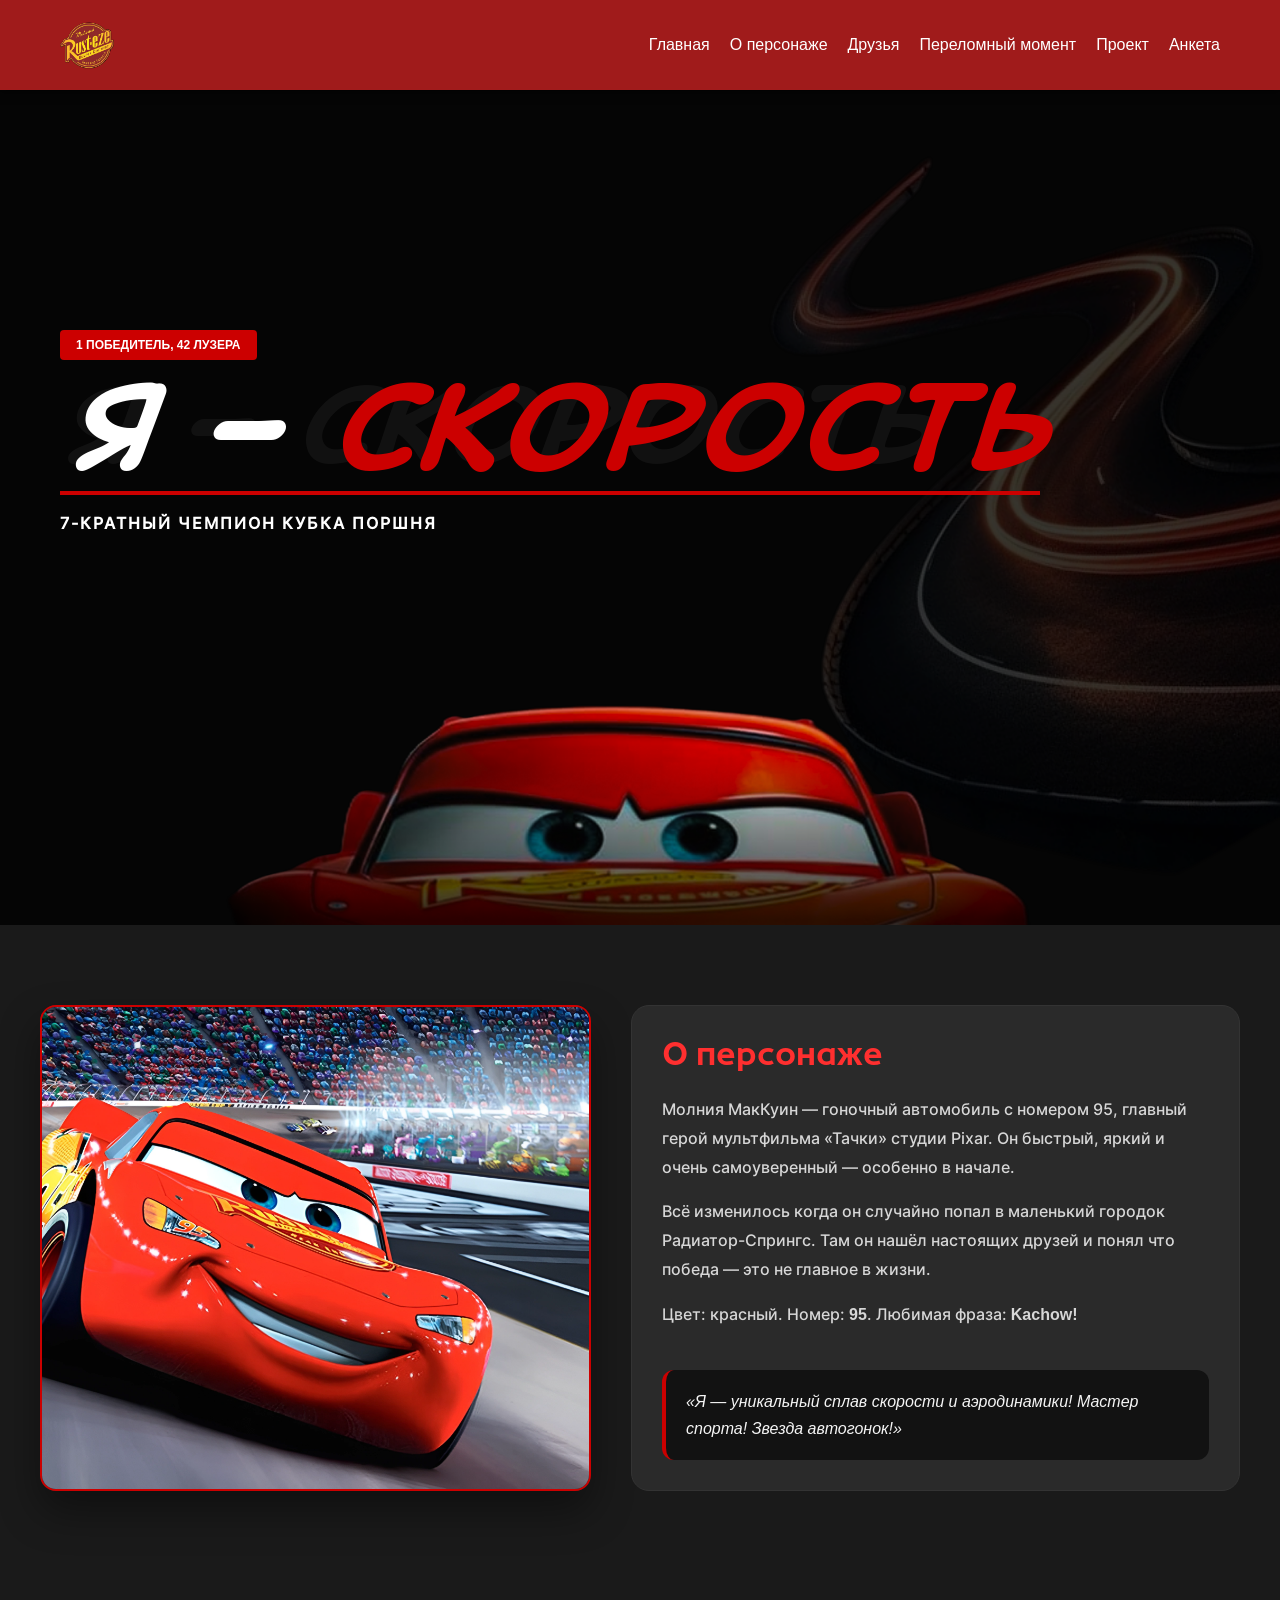
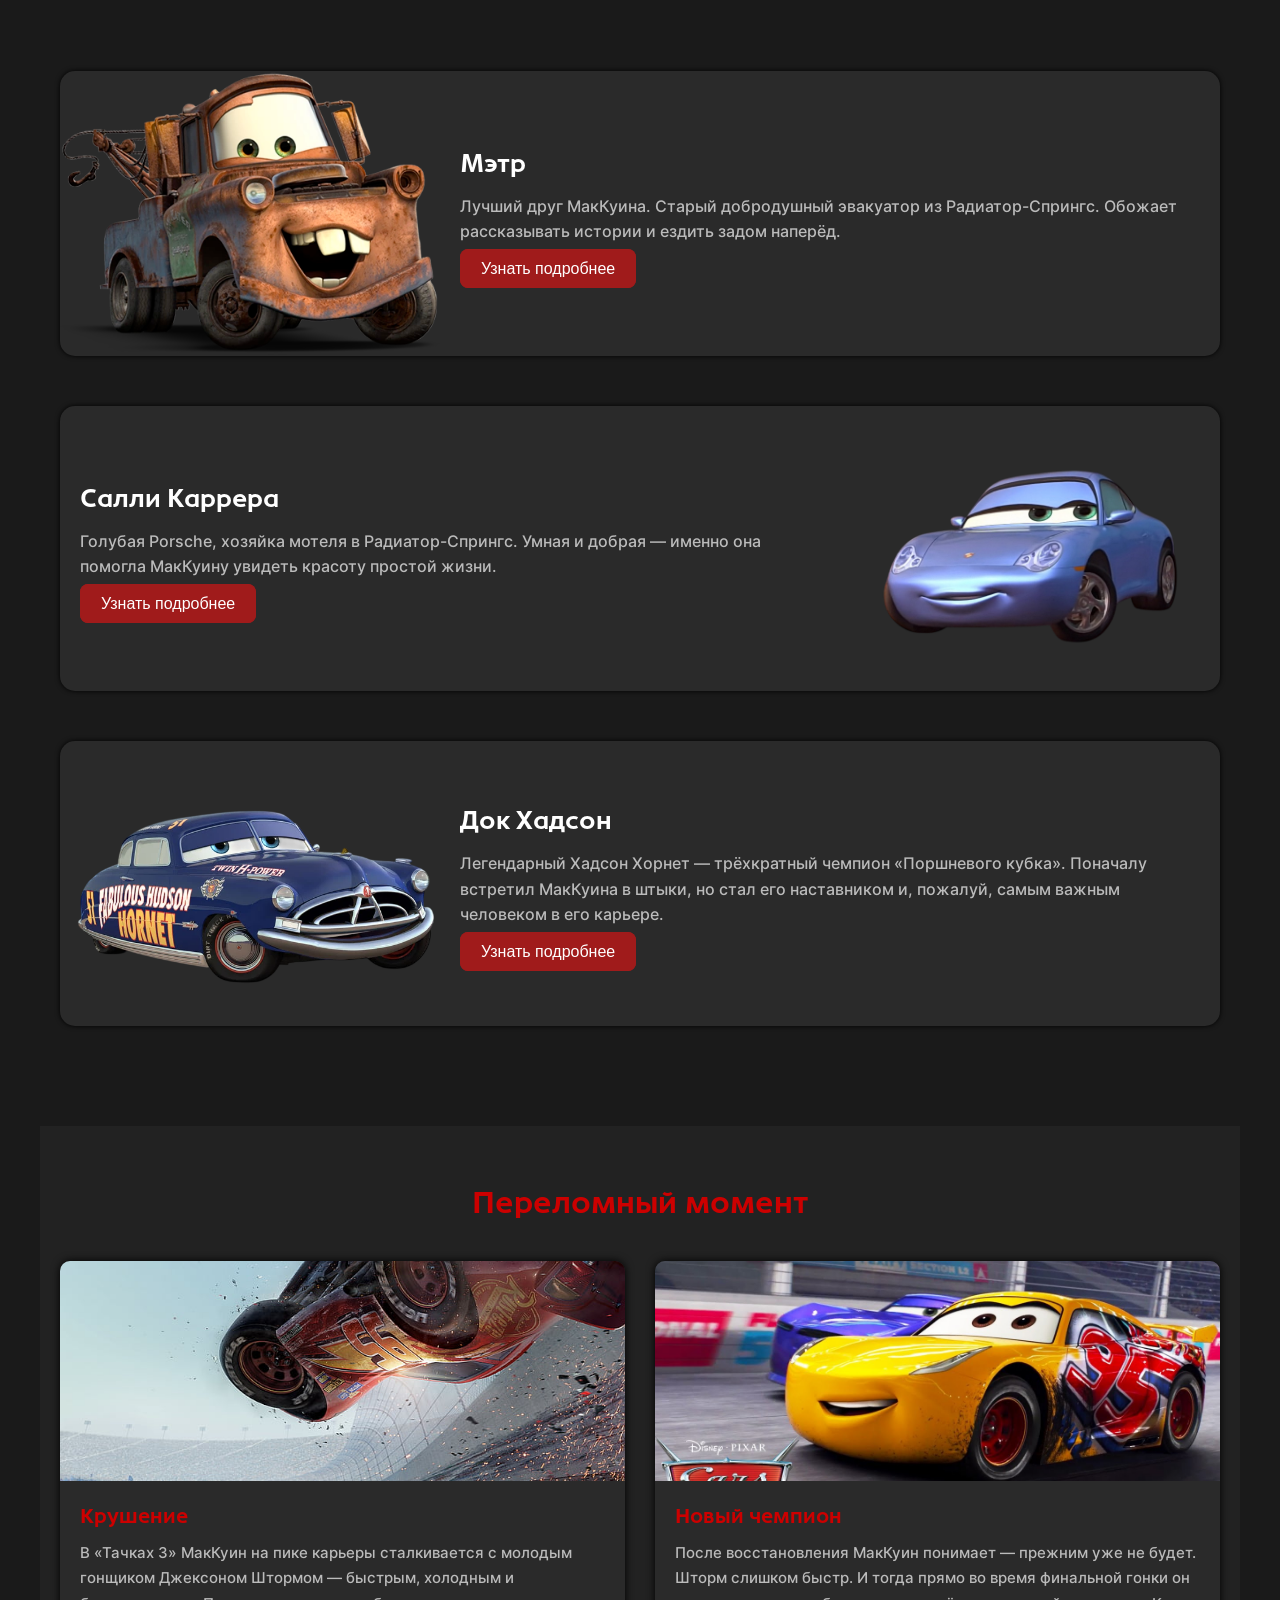
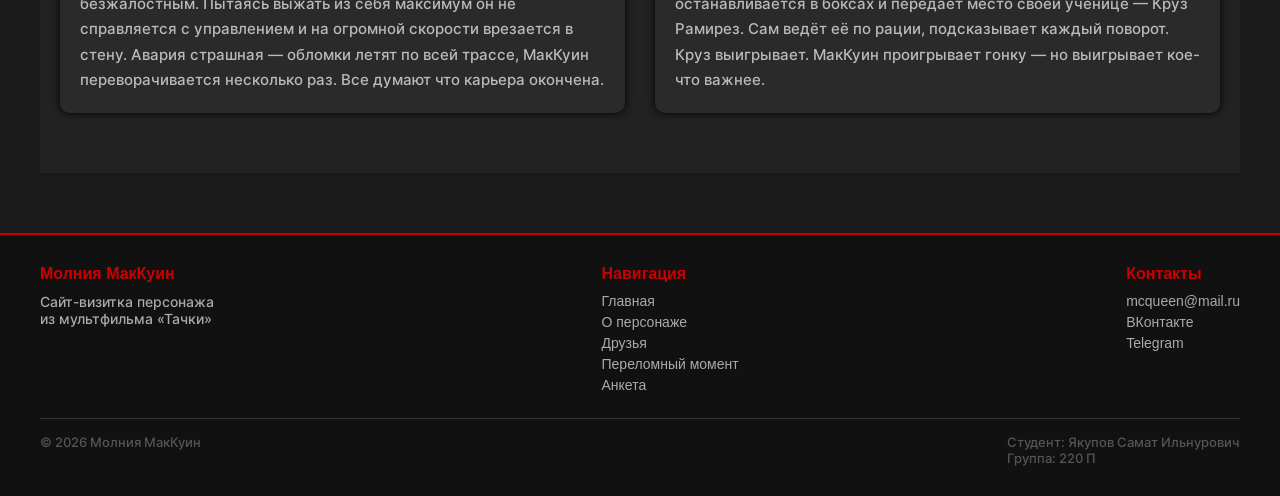
==== index.html @ 4b5fd224 "1 commit" ====
<!DOCTYPE html>
<html lang="ru">

<head>
    <meta charset="UTF-8">
    <meta name="viewport" content="width=device-width, initial-scale=1.0">
    <title>Молния МакКуин</title>
    <link rel="stylesheet" href="css/style.css">
    <link rel="shortcut icon" href="image/Favicon.png" type="image/x-icon">
</head>

<body>

    <div class="top">
        <a href="">
            <img src="image/strelka.png" alt="">
        </a>
    </div>

    <header>
        <div class="header-block conteiner">
            <img src="image/logoMq.png" alt="Логотип">
            <nav>
                <a href="index.html">Главная</a>
                <a href="index.html#about">О персонаже</a>
                <a href="index.html#promo">Друзья</a>
                <a href="index.html#block">Переломный момент</a>
                <a href="project.html">Проект</a>
                <a href="anketa.html">Анкета</a>
            </nav>
        </div>
    </header>

<main>
    <img class="main-trassa" src="image/ТРАССА-Photoroom.png" alt="">
    <img class="main-car" src="image/image 2 ЗАТ.png" alt="">
<div class="main-text conteiner">
    <span class="main-tag">1 ПОБЕДИТЕЛЬ, 42 ЛУЗЕРА</span>
    <div class="main-shadow">Я — СКОРОСТЬ</div>
    <div class="main-title-wrap">
        <h1>Я — <span>СКОРОСТЬ</span></h1>
        <div class="main-line"></div>
    </div>
    <p>7-КРАТНЫЙ ЧЕМПИОН КУБКА ПОРШНЯ</p>
</div>
</main>


<div class="about-block" id="about">
    <div class="about-flex conteiner">
        <img src="image/молния-Picsart-AiImageEnhancer.png" alt="МакКуин">
        <div class="about-content">
            <h2 class="about-title">О персонаже</h2>
            <p>Молния МакКуин — гоночный автомобиль с номером 95, главный герой мультфильма «Тачки» студии Pixar.
                Он быстрый, яркий и очень самоуверенный — особенно в начале.</p>
            <p>Всё изменилось когда он случайно попал в маленький городок Радиатор-Спрингс. Там он нашёл
                настоящих друзей и понял что победа — это не главное в жизни.</p>
            <p>Цвет: красный. Номер: <strong>95</strong>. Любимая фраза: <strong class="highlight-gold">Kachow!</strong></p>
            <div class="about-quote">
                «Я — уникальный сплав скорости и аэродинамики! Мастер спорта! Звезда автогонок!»
            </div>
        </div>
    </div>
</div>


    <div class="promo-block conteiner" id="promo">

        <div class="promo">
            <img src="image/Mater.png" alt="">
            <div class="promo-text">
                <h3>Мэтр</h3>
                <p>Лучший друг МакКуина. Старый добродушный эвакуатор из Радиатор-Спрингс.
                    Обожает рассказывать истории и ездить задом наперёд.</p>
                <a href="#" class="btn">Узнать подробнее</a>
            </div>
        </div>

        <div class="promo promo--reverse">
            <img src="image/sally-Photoroom.png" alt="">
            <div class="promo-text">
                <h3>Салли Каррера</h3>
                <p>Голубая Porsche, хозяйка мотеля в Радиатор-Спрингс. Умная и добрая —
                    именно она помогла МакКуину увидеть красоту простой жизни.</p>
                <a href="#" class="btn">Узнать подробнее</a>
            </div>
        </div>

<div class="promo">
    <img src="image/hornet-Photoroom.png" alt="">
    <div class="promo-text">
        <h3>Док Хадсон</h3>
        <p>Легендарный Хадсон Хорнет — трёхкратный чемпион «Поршневого кубка». 
            Поначалу встретил МакКуина в штыки, но стал его наставником и, 
            пожалуй, самым важным человеком в его карьере.</p>
        <a href="#" class="btn">Узнать подробнее</a>
    </div>
</div>

    </div>


    <div class="block conteiner" id="block">
        <h2 class="block-title">Переломный момент</h2>
 
        <div class="moment-grid">
 
            <div class="moment-card">
                <img src="image/krushenie.jpg" alt="авария МакКуина">
                <div class="moment-text">
                    <h3>Крушение</h3>
                    <p>В «Тачках 3» МакКуин на пике карьеры сталкивается с молодым гонщиком Джексоном Штормом —
                        быстрым, холодным и безжалостным. Пытаясь выжать из себя максимум он не справляется
                        с управлением и на огромной скорости врезается в стену. Авария страшная — обломки
                        летят по всей трассе, МакКуин переворачивается несколько раз. Все думают что карьера окончена.</p>
                </div>
            </div>
 
            <div class="moment-card">
                <img src="image/cruz.jpg" alt="Круза Рамирез">
                <div class="moment-text">
                    <h3>Новый чемпион</h3>
                    <p>После восстановления МакКуин понимает — прежним уже не будет. Шторм слишком быстр.
                        И тогда прямо во время финальной гонки он останавливается в боксах и передаёт место
                        своей ученице — Круз Рамирез. Сам ведёт её по рации, подсказывает каждый поворот.
                        Круз выигрывает. МакКуин проигрывает гонку — но выигрывает кое-что важнее.</p>
                </div>
            </div>
 
        </div>
    </div>


    <footer>
        <div class="footer-inner conteiner">
            <div>
                <h4>Молния МакКуин</h4>
                <p>Сайт-визитка персонажа<br>из мультфильма «Тачки»</p>
            </div>
            <div>
                <h4>Навигация</h4>
                <a href="index.html">Главная</a>
                <a href="index.html#about">О персонаже</a>
                <a href="index.html#promo">Друзья</a>
                <a href="project.html">Переломный момент</a>
                <a href="anketa.html">Анкета</a>
            </div>
            <div>
                <h4>Контакты</h4>
                <a href="mailto:mcqueen@mail.ru">mcqueen@mail.ru</a>
                <a href="https://vk.com/">ВКонтакте</a>
                <a href="https://t.me/skvad4ik">Telegram</a>
            </div>
        </div>
        <div class="footer-bottom">
            <p>© 2026 Молния МакКуин</p>
            <div class="info">
                            <p>Студент: Якупов Самат Ильнурович </p>
                            <p>Группа: 220 П</p>
            </div>

        </div>
    </footer>

</body>

</html>
---- css/style.css ----
@font-face {
    font-family: 'MQueen';
    src: url(../fonts/ofont.ru_Shonen.ttf) format('truetype');
    font-weight: normal;
    font-style: normal;
    font-display: swap;
}

@font-face {
    font-family: 'P_font';
    src: url("../fonts/Inter-Medium.otf") format('opentype');
    font-weight: normal;
    font-style: normal;
    font-display: swap;
}

@font-face {
    font-family: 'H_font';
    src: url("../fonts/AA Stetica Bold.otf") format('opentype');
    font-weight: normal;
    font-style: normal;
    font-display: swap;
}

@font-face {
    font-family: 'header_font';
    src: url("../fonts/Manrope-Bold.ttf") format('truetype');
    font-weight: normal;
    font-style: normal;
    font-display: swap;
}

* {
    margin: 0;
    padding: 0;
    box-sizing: border-box;
    text-decoration: none;
    transition: 0.5s;
    font-family: Arial, sans-serif;
    scroll-behavior: smooth;
}

header {
    font-family: 'header_font', Arial, sans-serif;
}

p {
    font-family: 'P_font', Arial, sans-serif;
}

h2,
h3 {
    font-family: 'H_font', Arial, sans-serif;
}

body {
    background-color: #1a1a1a;
    color: white;
}
footer {
    font-family: 'header_font', Arial, sans-serif;
}

.conteiner {
    max-width: 1200px;
    margin: 0 auto;
}

header {
    position: fixed;
    top: 0;
    left: 0;
    width: 100%;
    background-color: #a01b1b;
    box-shadow: 0 0 10px black;
    z-index: 999;
}

.header-block img {
    height: 50px;
}

.header-block {
    display: flex;
    justify-content: space-between;
    align-items: center;
    padding: 20px;
}

.header-block nav {
    display: flex;
    gap: 20px;
}

.header-block nav a {
    color: white;
    position: relative;
}

.header-block nav a::after {
    content: "";
    position: absolute;
    left: 50%;
    transform: translate(-50%);
    bottom: -3px;
    height: 2px;
    width: 0%;
    background-color: #FFD700;
    transition: 0.3s;
}

.header-block nav a:hover::after {
    width: 100%;
}

main {
    margin-top: 70px;
    min-height: 95vh;
    position: relative;
    overflow: hidden;
    background-color: #050505;
}

.main-trassa {
    position: absolute;
    top: 0;
    right: 0;
    height: 100%;
    max-width: 55%;
    width: auto;
    object-fit: cover;
    opacity: 0.7;
}

.main-text {
    position: absolute;
    top: 0;
    left: 0;
    width: 100%;
    height: 100%;
    z-index: 2;
}

.main-text.conteiner {
    position: absolute;
    top: 260px;
    left: 50%;
    transform: translateX(-50%);
    display: flex;
    flex-direction: column;
    align-items: flex-start;
    width: 1200px;
    padding: 0 20px;
}

.main-tag {
    position: relative;
    z-index: 3;
    display: inline-block;
    background-color: #cc0000;
    color: white;
    font-size: 12px;
    font-weight: 700;
    padding: 8px 16px;
    margin-bottom: 16px;
    border-radius: 4px;
    text-transform: uppercase;
}

.main-shadow {
    position: absolute;
    top: 52px;
    left: 14px;
    font-size: 98px;
    font-weight: 900;
    font-style: italic;
    font-family: 'MQueen', Arial, sans-serif;
    color: rgba(255, 255, 255, 0.05);
    white-space: nowrap;
    pointer-events: none;
    line-height: 0.9;
    z-index: 1;
}

.main-title-wrap {
    display: inline-flex;
    flex-direction: column;
    align-items: flex-start;
    position: relative;
    z-index: 3;
    width: fit-content;
}

.main-text h1 {

    font-size: 110px;
    color: white;
    line-height: 0.95;
    margin: 0 0 10px;
    font-weight: 900;
    font-style: italic;
    white-space: nowrap;
    position: relative;
    font-family: 'MQueen', Arial, sans-serif;
}

.main-text h1 span {
        font-family: 'MQueen', Arial, sans-serif;
    color: #cc0000;
}

.main-line {
    width: 100%;
    height: 4px;
    background-color: #cc0000;
    margin-bottom: 18px;
}

.main-text p {
    font-size: 16px;
    color: white;
    font-weight: 700;
    letter-spacing: 2px;

}

.main-car {
    position: absolute;
    bottom: -18px;
    left: 50%;
    transform: translateX(-50%);
    width: 80%;
    z-index: 1;
}

/* блок о персонаже */
.about-block {

    padding: 80px 20px;
}

.about-flex {
    max-width: 1200px;
    margin: 0 auto;
    display: flex;
    gap: 40px;
    align-items: stretch;
    flex-wrap: wrap;
}

.about-flex img {
    flex: 1;
    min-width: 350px;
    height: auto;
    object-fit: cover;
    border-radius: 16px;
    border: 2px solid #cc0000;
    box-shadow: 0 20px 40px rgba(0, 0, 0, 0.4);
}

.about-content {
    flex: 1;
    min-width: 350px;
    background-color: #2a2a2a;
    border-radius: 18px;
    padding: 30px;
    border: 1px solid #333;
    display: flex;
    flex-direction: column;
    justify-content: center;
}

.about-flex h2 {
    font-size: 32px;
    color: #ff2f2f;
    margin-bottom: 22px;
}

.about-flex p {
    font-size: 16px;
    color: #d7d7d7;
    line-height: 1.8;
    margin-bottom: 16px;
}

.about-quote {
    margin-top: 24px;
    border-left: 4px solid #cc0000;
    padding: 18px 20px;
    color: #f5f5f5;
    font-style: italic;
    font-size: 16px;
    line-height: 1.7;
    background-color: #121212;
    border-radius: 12px;
}

.promo-block {
    display: flex;
    flex-direction: column;
    gap: 50px;
    margin: 100px auto;
    max-width: 1200px;
    padding: 0 20px;
}

.promo {
    display: flex;
    align-items: center;
    box-shadow: 0 0 5px black;
    border-radius: 15px;
    overflow: hidden;
    background-color: #2a2a2a;
}

.promo img {
    width: 380px;
    height: 285px;
    object-fit: cover;

}

.promo-text {
    padding: 20px;
}

.promo-text h3 {
    font-size: 25px;
    margin-bottom: 10px;
}

.promo-text p {
    font-size: 16px;
    margin: 15px 0;
    color: #bbb;
    line-height: 1.6;
}

.btn {
    padding: 10px 20px;
    background-color: #a01b1b;
    color: white;
    border-radius: 8px;
    border: 1px solid #a01b1b;

}

.btn:hover {
    background-color: transparent;
    color: #cc0000;
}

.promo--reverse {
    flex-direction: row-reverse;
}

.block {
    background-color: #222;
    padding: 60px 20px;
    margin-top: 20px;
}

header + .block {
    margin-top: 100px;
}
 
.block-title {
    font-size: 30px;
    color: #cc0000;
    text-align: center;
    margin-bottom: 40px;
    max-width: 1200px;
    margin-left: auto;
    margin-right: auto;
}
 
.moment-grid {
    max-width: 1200px;
    margin: 0 auto;
    display: flex;
    gap: 30px;
}
 
.moment-card {
    flex: 1;
    background-color: #2a2a2a;
    border-radius: 10px;
    overflow: hidden;
    box-shadow: 0 0 8px black;
}
 
.moment-card:hover {
    transform: translateY(-5px);
}
 
.moment-card img {
    width: 100%;
    height: 220px;
    object-fit: cover;
}
 
.moment-text {
    padding: 20px;
}
 
.moment-text h3 {
    font-size: 20px;
    margin-bottom: 12px;
    color: #cc0000;
}
 
.moment-text p {
    color: #bbb;
    font-size: 15px;
    line-height: 1.7;
}
 
.top {
    position: fixed;
    right: 50px;
    bottom: 50px;
    width: 70px;
    height: 70px;
    background-color: #cc0000;
    border-radius: 50%;
    display: flex;
    justify-content: center;
    align-items: center;
    cursor: pointer;
}
 
.top img {
    width: 40px;
    height: 40px;
}
 
.top:hover {
    transform: scale(1.1);
}

/* футер */
footer {
    background-color: #111;
    border-top: 2px solid #cc0000;
    padding: 30px 20px;
    margin-top: 60px;
}

.footer-inner {
    max-width: 1200px;
    margin: 0 auto;
    display: flex;
    justify-content: space-between;
    flex-wrap: wrap;
    gap: 20px;
}

.footer-inner h4 {
    color: #cc0000;
    margin-bottom: 10px;
}

.footer-inner a {
    display: block;
    color: #aaa;
    font-size: 14px;
    margin-bottom: 5px;
}

.footer-inner a:hover {
    color: white;
}

.footer-inner p {
    color: #aaa;
    font-size: 14px;
}

.footer-bottom {
    max-width: 1200px;
    margin: 20px auto 0;
    border-top: 1px solid #333;
    padding-top: 15px;
    color: #555;
    font-size: 13px;
    display: flex;
    justify-content: space-between;
}

/* страница проект и анкета */
.page-content {
    max-width: 1200px;
    margin: 0 auto;
    padding: 20px;
}

.anketa-flex {
    display: flex;
    gap: 40px;
    flex-wrap: wrap;
    align-items: flex-start;
}

.anketa-flex img {
    width: 220px;
    height: 220px;
    object-fit: cover;
    border-radius: 50%;
    border: 3px solid #cc0000;
}

.anketa-table {
    border-collapse: collapse;
    width: 100%;
}

.anketa-table td {
    padding: 10px 0;
    border-bottom: 1px solid #333;
    color: #ccc;
    font-size: 15px;
}

.anketa-table td:first-child {
    color: #888;
    width: 30%;
}
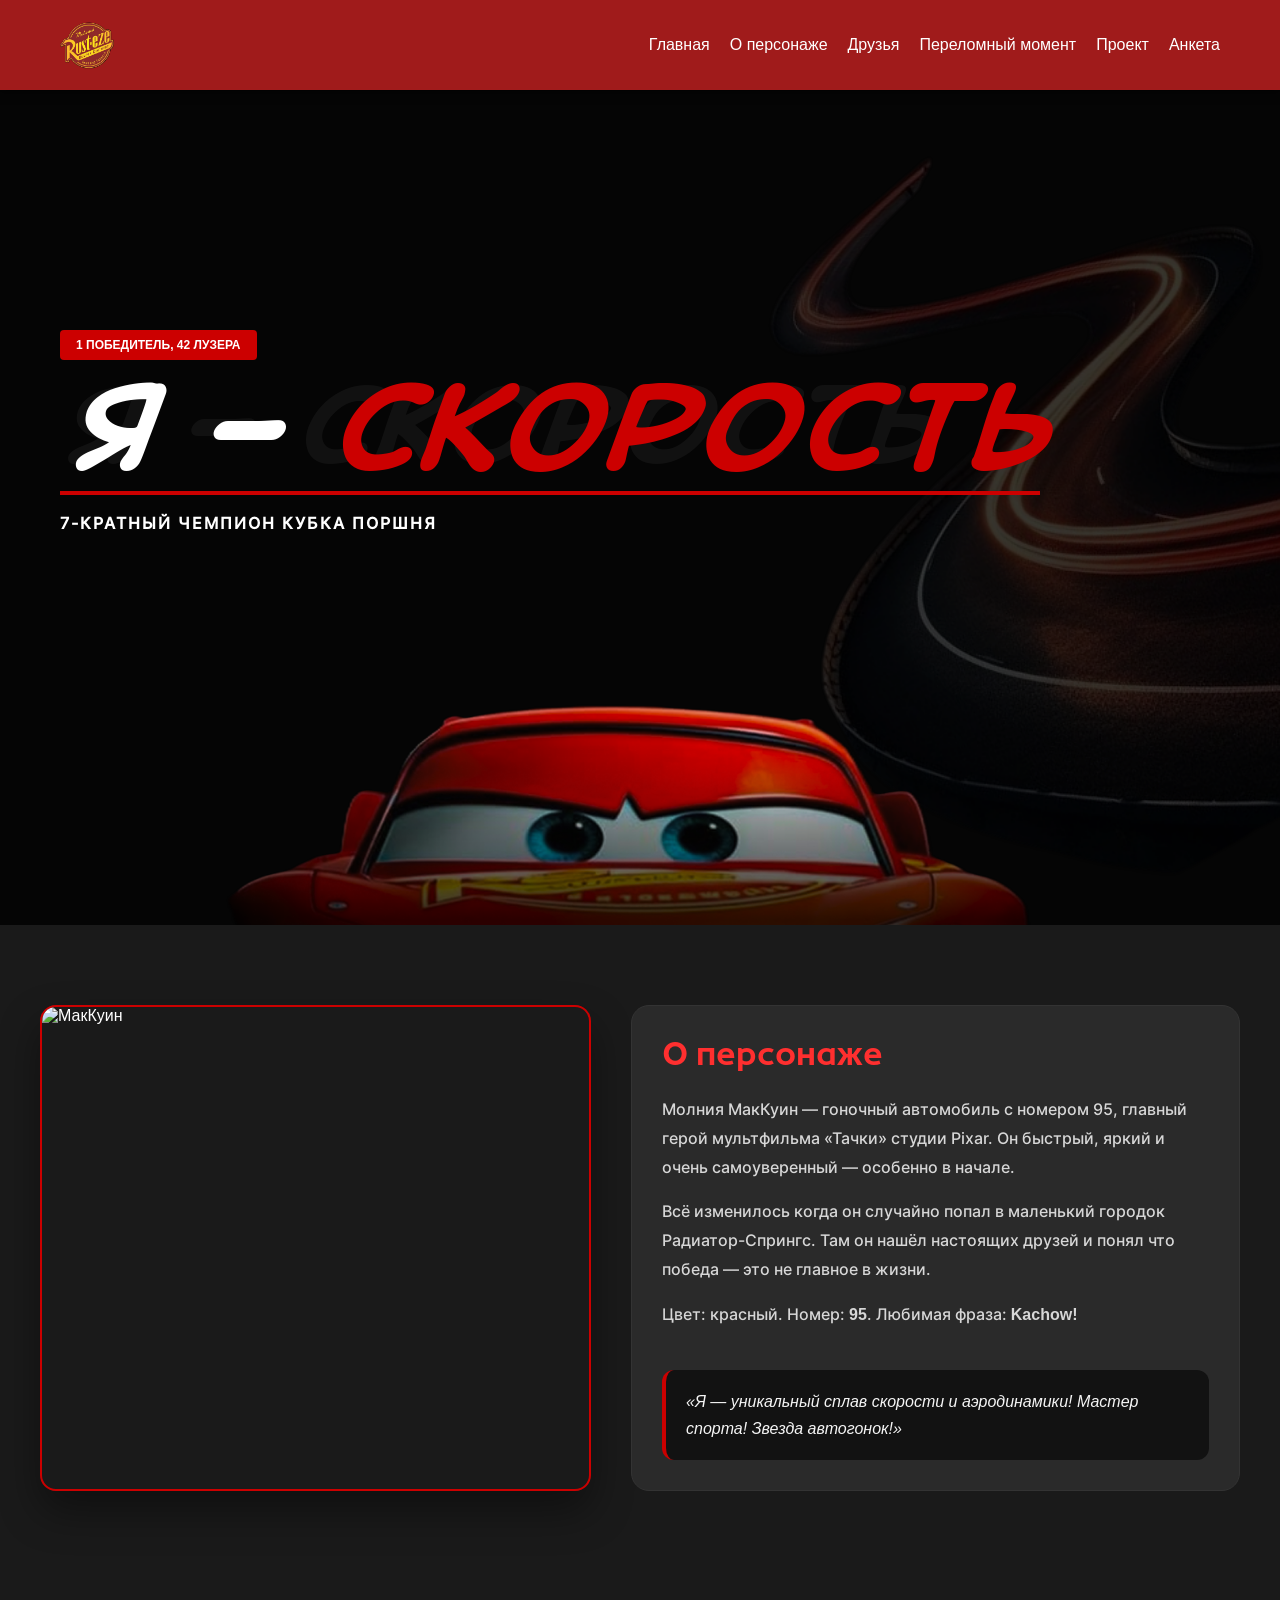
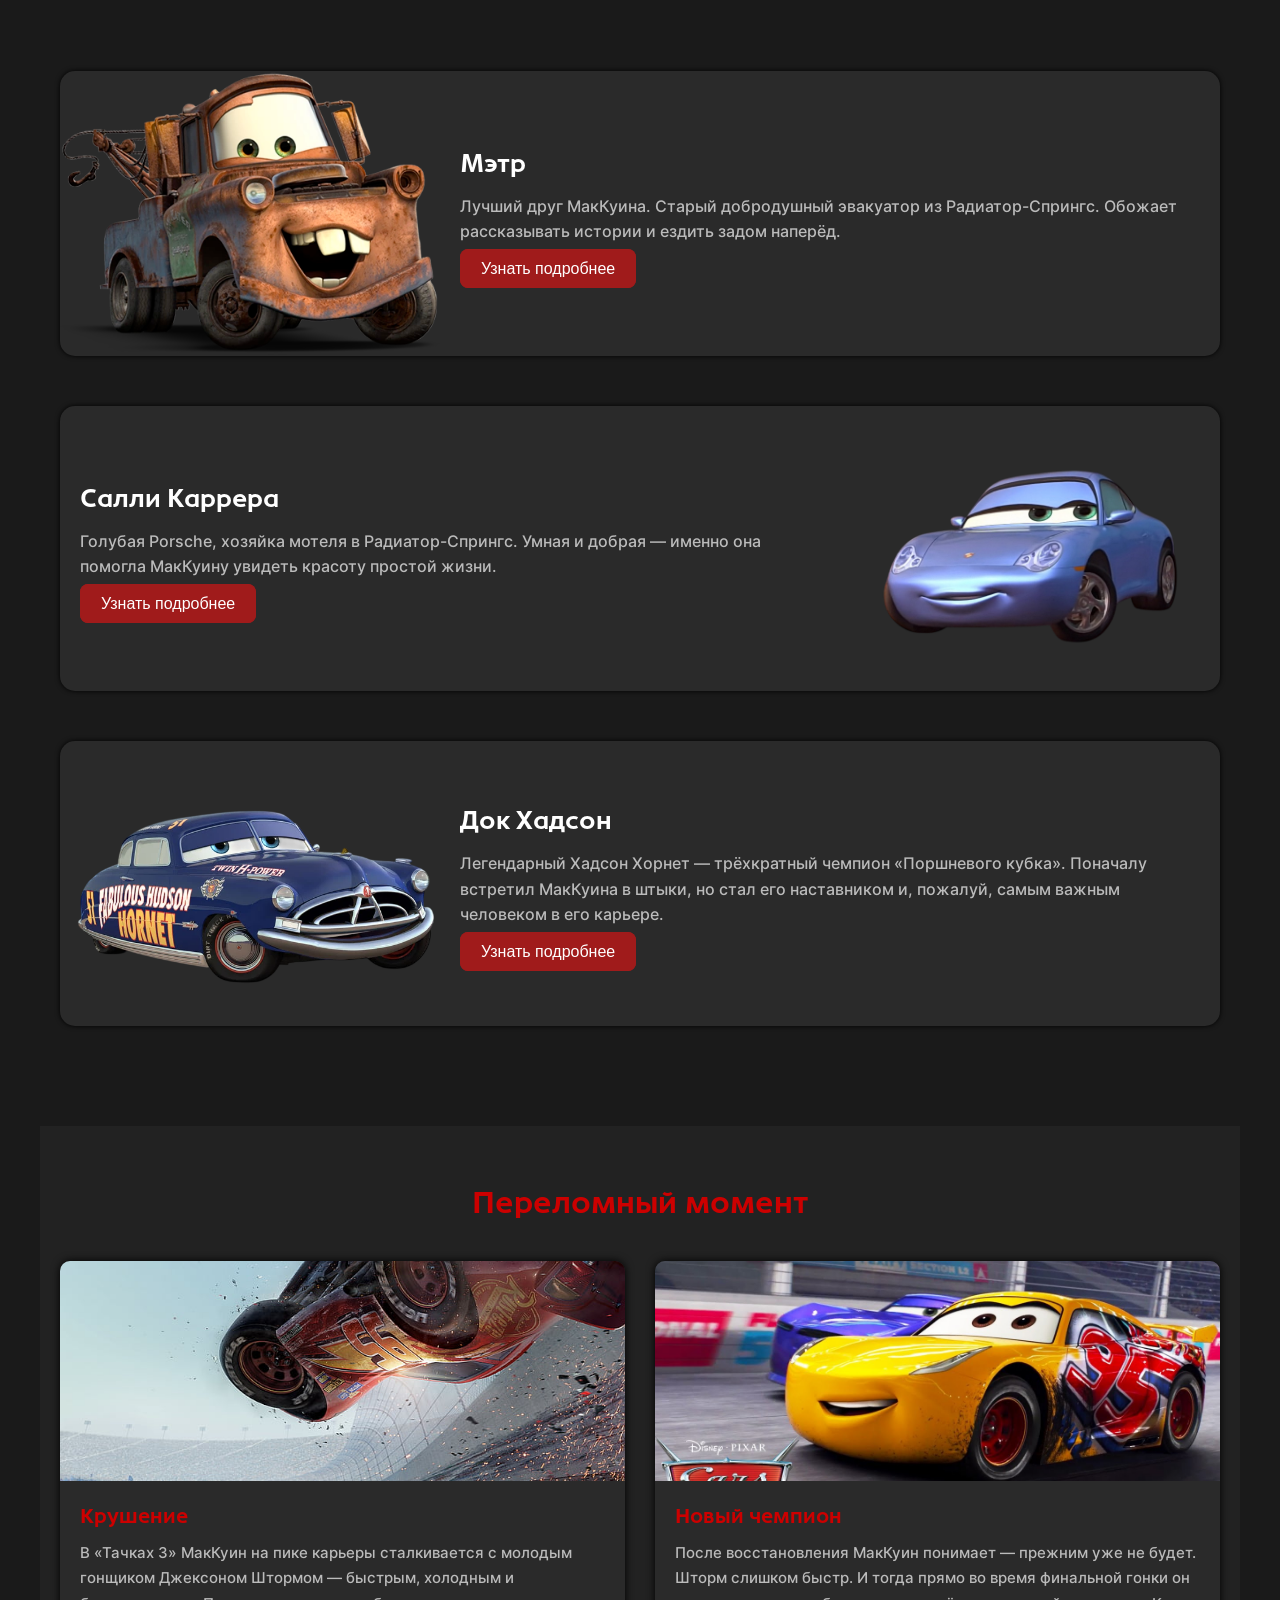
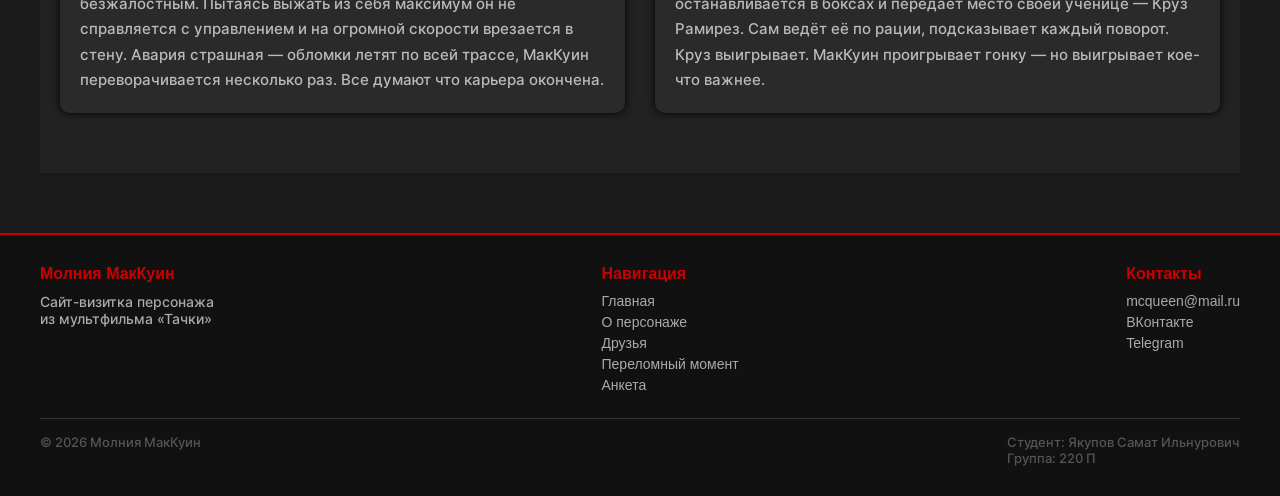
==== commit afc80d6a: "2 commit" ====
--- a/index.html
+++ b/index.html
@@ -48,7 +48,7 @@
 
 <div class="about-block" id="about">
     <div class="about-flex conteiner">
-        <img src="image/молния-Picsart-AiImageEnhancer.png" alt="МакКуин">
+        <img src="image/молния-Picsart-AiImageEnhancer1.png" alt="МакКуин">
         <div class="about-content">
             <h2 class="about-title">О персонаже</h2>
             <p>Молния МакКуин — гоночный автомобиль с номером 95, главный герой мультфильма «Тачки» студии Pixar.
--- a/css/style.css
+++ b/css/style.css
@@ -487,43 +487,5 @@
     justify-content: space-between;
 }
 
-/* страница проект и анкета */
-.page-content {
-    max-width: 1200px;
-    margin: 0 auto;
-    padding: 20px;
-}
-
-.anketa-flex {
-    display: flex;
-    gap: 40px;
-    flex-wrap: wrap;
-    align-items: flex-start;
-}
-
-.anketa-flex img {
-    width: 220px;
-    height: 220px;
-    object-fit: cover;
-    border-radius: 50%;
-    border: 3px solid #cc0000;
-}
-
-.anketa-table {
-    border-collapse: collapse;
-    width: 100%;
-}
-
-.anketa-table td {
-    padding: 10px 0;
-    border-bottom: 1px solid #333;
-    color: #ccc;
-    font-size: 15px;
-}
-
-.anketa-table td:first-child {
-    color: #888;
-    width: 30%;
-}
-
-
+
+
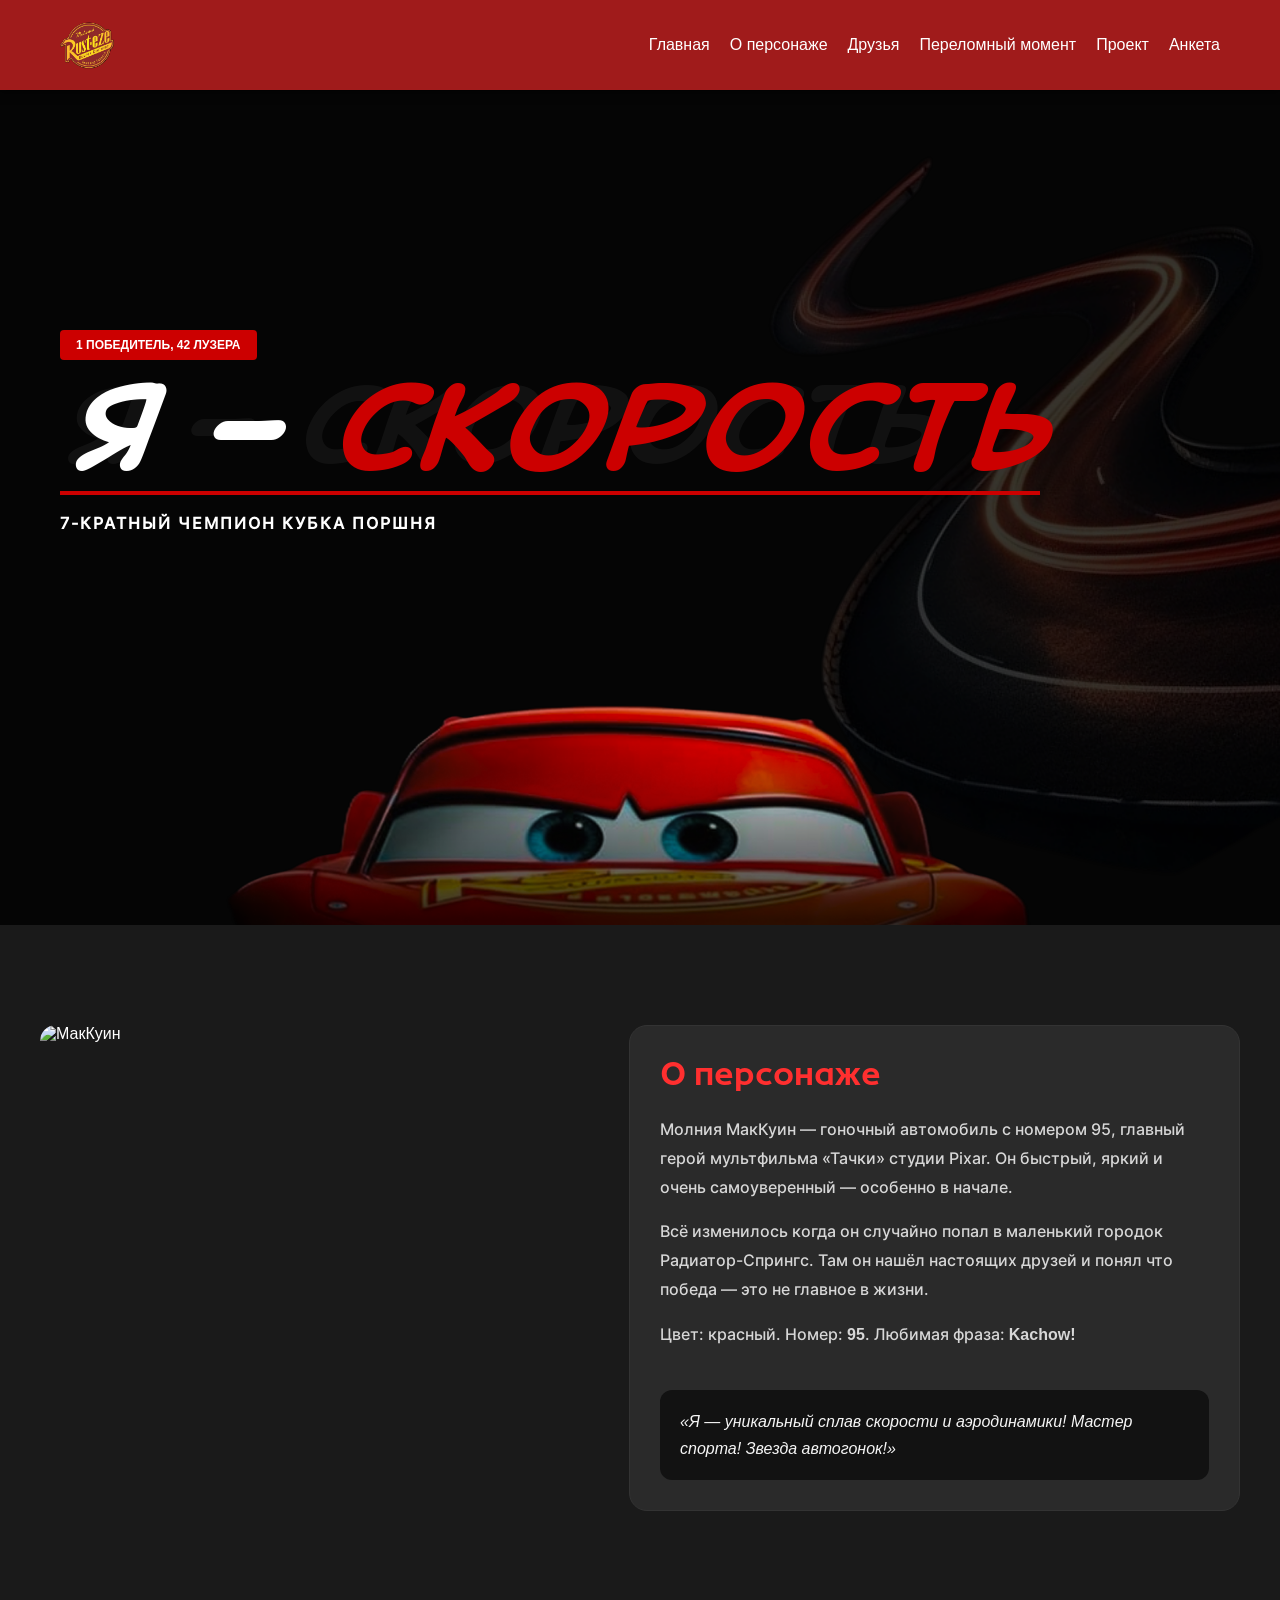
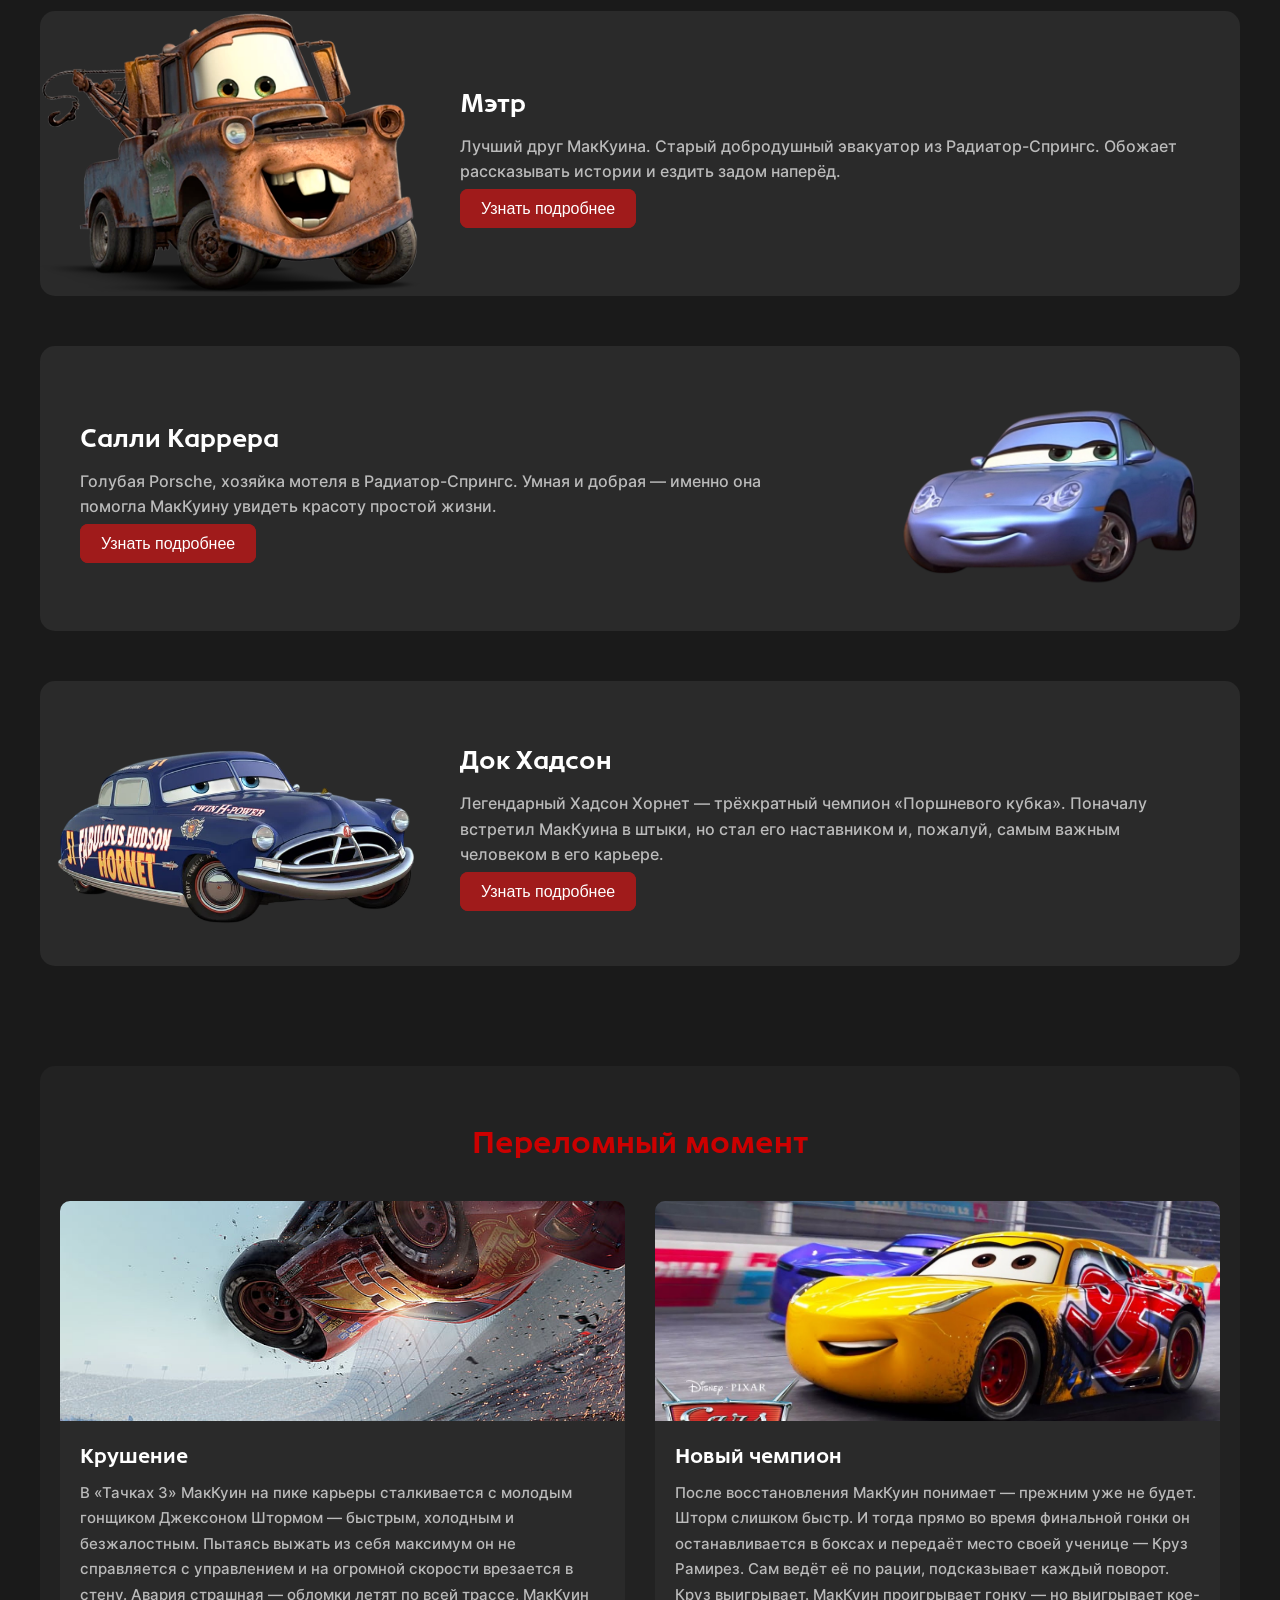
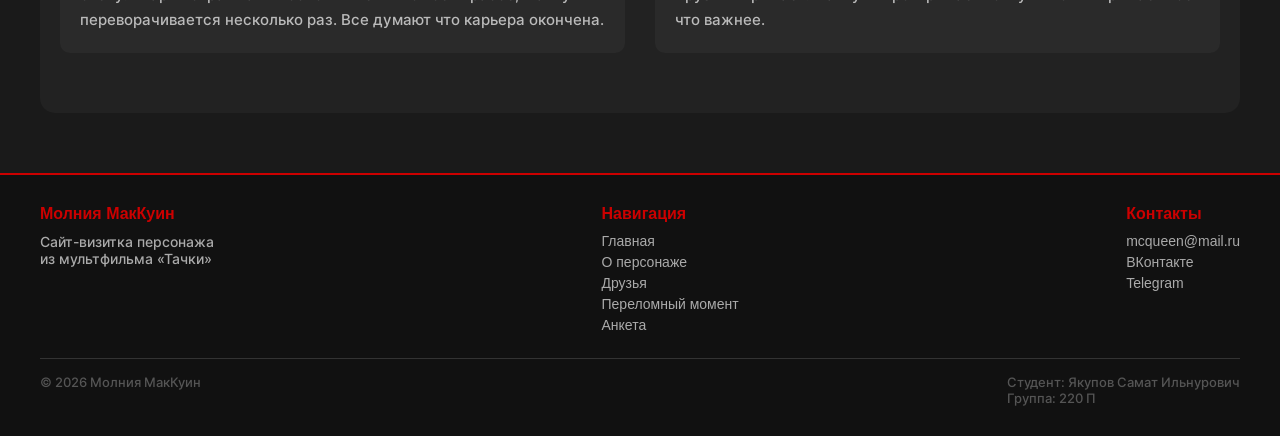
==== commit 74ffbdd1: "white color for #block-texxt h3" ====
--- a/index.html
+++ b/index.html
@@ -152,7 +152,7 @@
                 <a href="https://t.me/skvad4ik">Telegram</a>
             </div>
         </div>
-        <div class="footer-bottom">
+        <div class="footer-bottom conteiner">
             <p>© 2026 Молния МакКуин</p>
             <div class="info">
                             <p>Студент: Якупов Самат Ильнурович </p>
--- a/css/style.css
+++ b/css/style.css
@@ -236,11 +236,11 @@
 /* блок о персонаже */
 .about-block {
 
-    padding: 80px 20px;
+    padding: 100px 20px;
 }
 
 .about-flex {
-    max-width: 1200px;
+
     margin: 0 auto;
     display: flex;
     gap: 40px;
@@ -254,8 +254,7 @@
     height: auto;
     object-fit: cover;
     border-radius: 16px;
-    border: 2px solid #cc0000;
-    box-shadow: 0 20px 40px rgba(0, 0, 0, 0.4);
+
 }
 
 .about-content {
@@ -285,7 +284,7 @@
 
 .about-quote {
     margin-top: 24px;
-    border-left: 4px solid #cc0000;
+
     padding: 18px 20px;
     color: #f5f5f5;
     font-style: italic;
@@ -294,20 +293,22 @@
     background-color: #121212;
     border-radius: 12px;
 }
-
+#promo {
+    scroll-margin-top: 100px;
+}
 .promo-block {
     display: flex;
     flex-direction: column;
     gap: 50px;
-    margin: 100px auto;
-    max-width: 1200px;
-    padding: 0 20px;
+    margin: 0px auto;
+
+
 }
 
 .promo {
     display: flex;
     align-items: center;
-    box-shadow: 0 0 5px black;
+
     border-radius: 15px;
     overflow: hidden;
     background-color: #2a2a2a;
@@ -321,7 +322,7 @@
 }
 
 .promo-text {
-    padding: 20px;
+    padding: 40px;
 }
 
 .promo-text h3 {
@@ -354,28 +355,33 @@
     flex-direction: row-reverse;
 }
 
+
+
+
+#block {
+    scroll-margin-top: 100px;
+}
 .block {
+
     background-color: #222;
     padding: 60px 20px;
-    margin-top: 20px;
-}
-
-header + .block {
     margin-top: 100px;
-}
+    border-radius: 15px;
+}
+
+
  
 .block-title {
+    
     font-size: 30px;
     color: #cc0000;
     text-align: center;
     margin-bottom: 40px;
-    max-width: 1200px;
     margin-left: auto;
     margin-right: auto;
 }
  
 .moment-grid {
-    max-width: 1200px;
     margin: 0 auto;
     display: flex;
     gap: 30px;
@@ -386,7 +392,6 @@
     background-color: #2a2a2a;
     border-radius: 10px;
     overflow: hidden;
-    box-shadow: 0 0 8px black;
 }
  
 .moment-card:hover {
@@ -406,7 +411,7 @@
 .moment-text h3 {
     font-size: 20px;
     margin-bottom: 12px;
-    color: #cc0000;
+
 }
  
 .moment-text p {
@@ -447,7 +452,7 @@
 }
 
 .footer-inner {
-    max-width: 1200px;
+
     margin: 0 auto;
     display: flex;
     justify-content: space-between;
@@ -477,7 +482,7 @@
 }
 
 .footer-bottom {
-    max-width: 1200px;
+
     margin: 20px auto 0;
     border-top: 1px solid #333;
     padding-top: 15px;
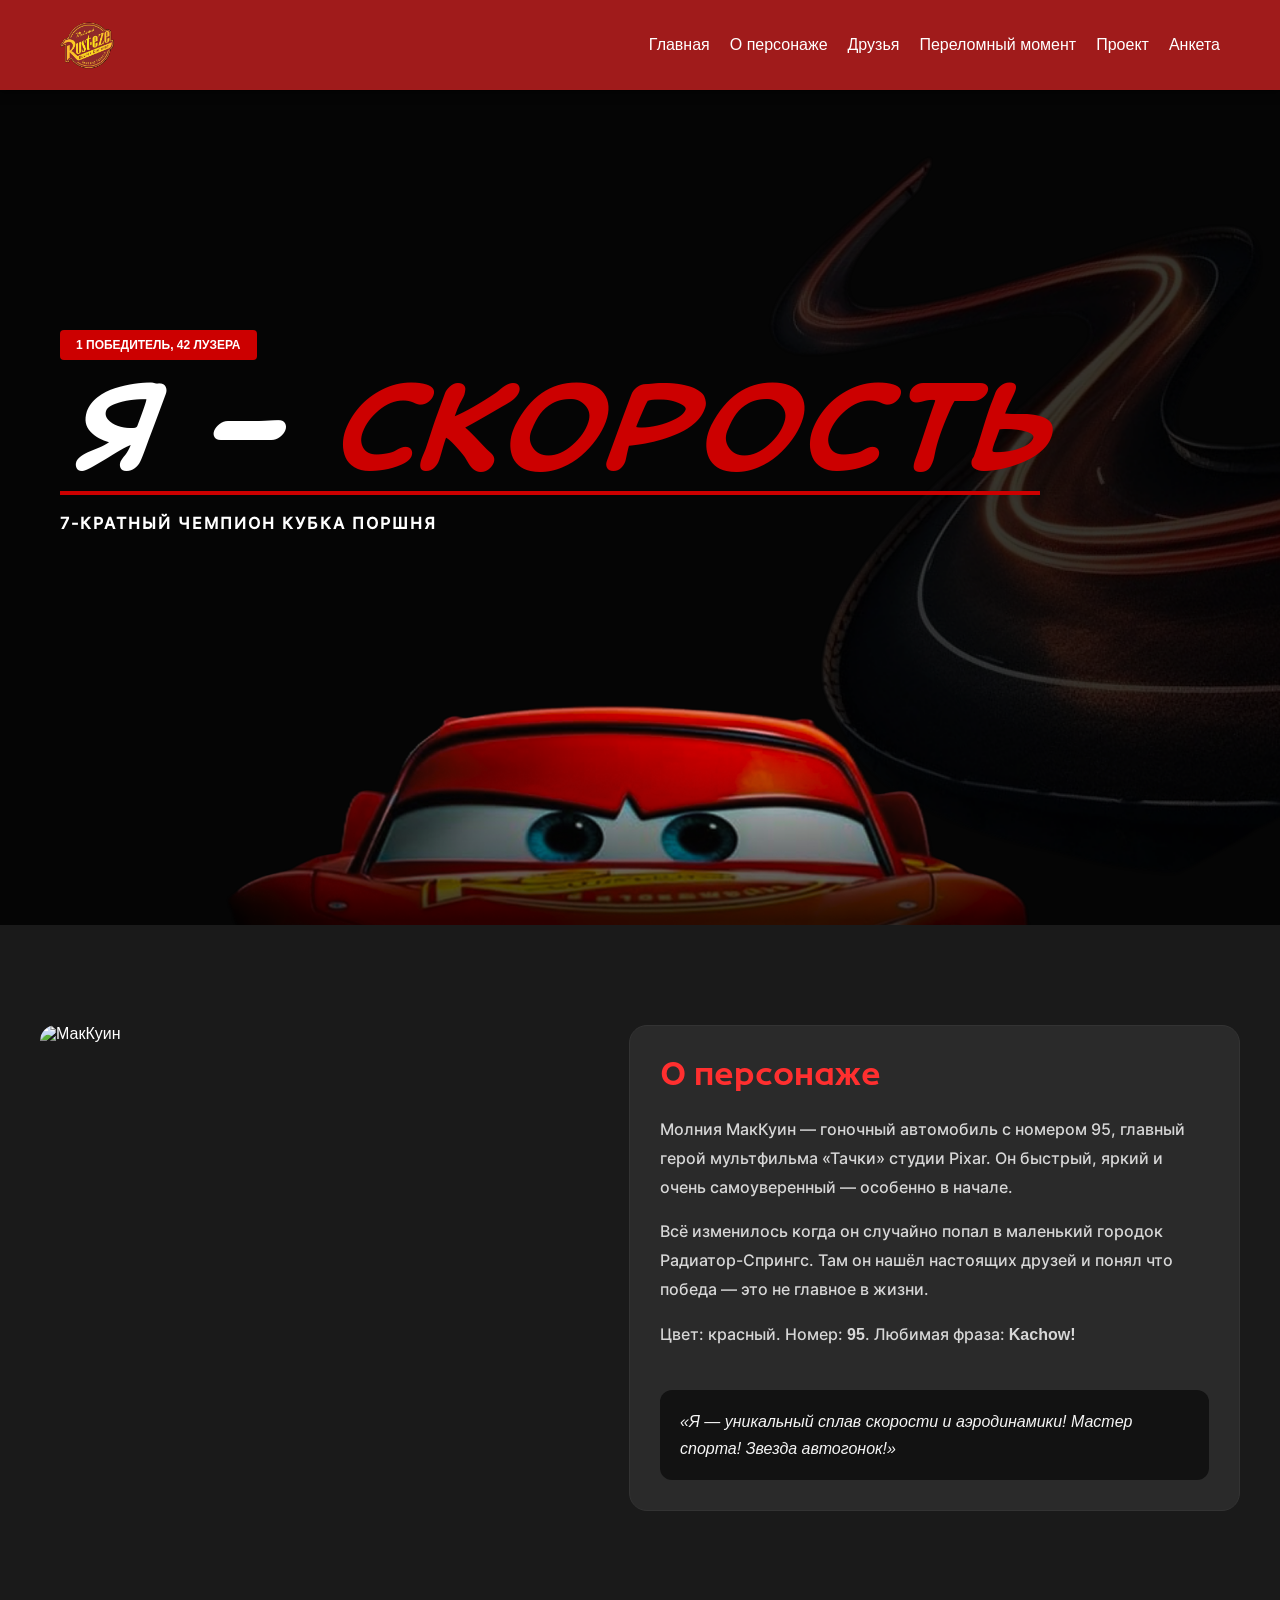
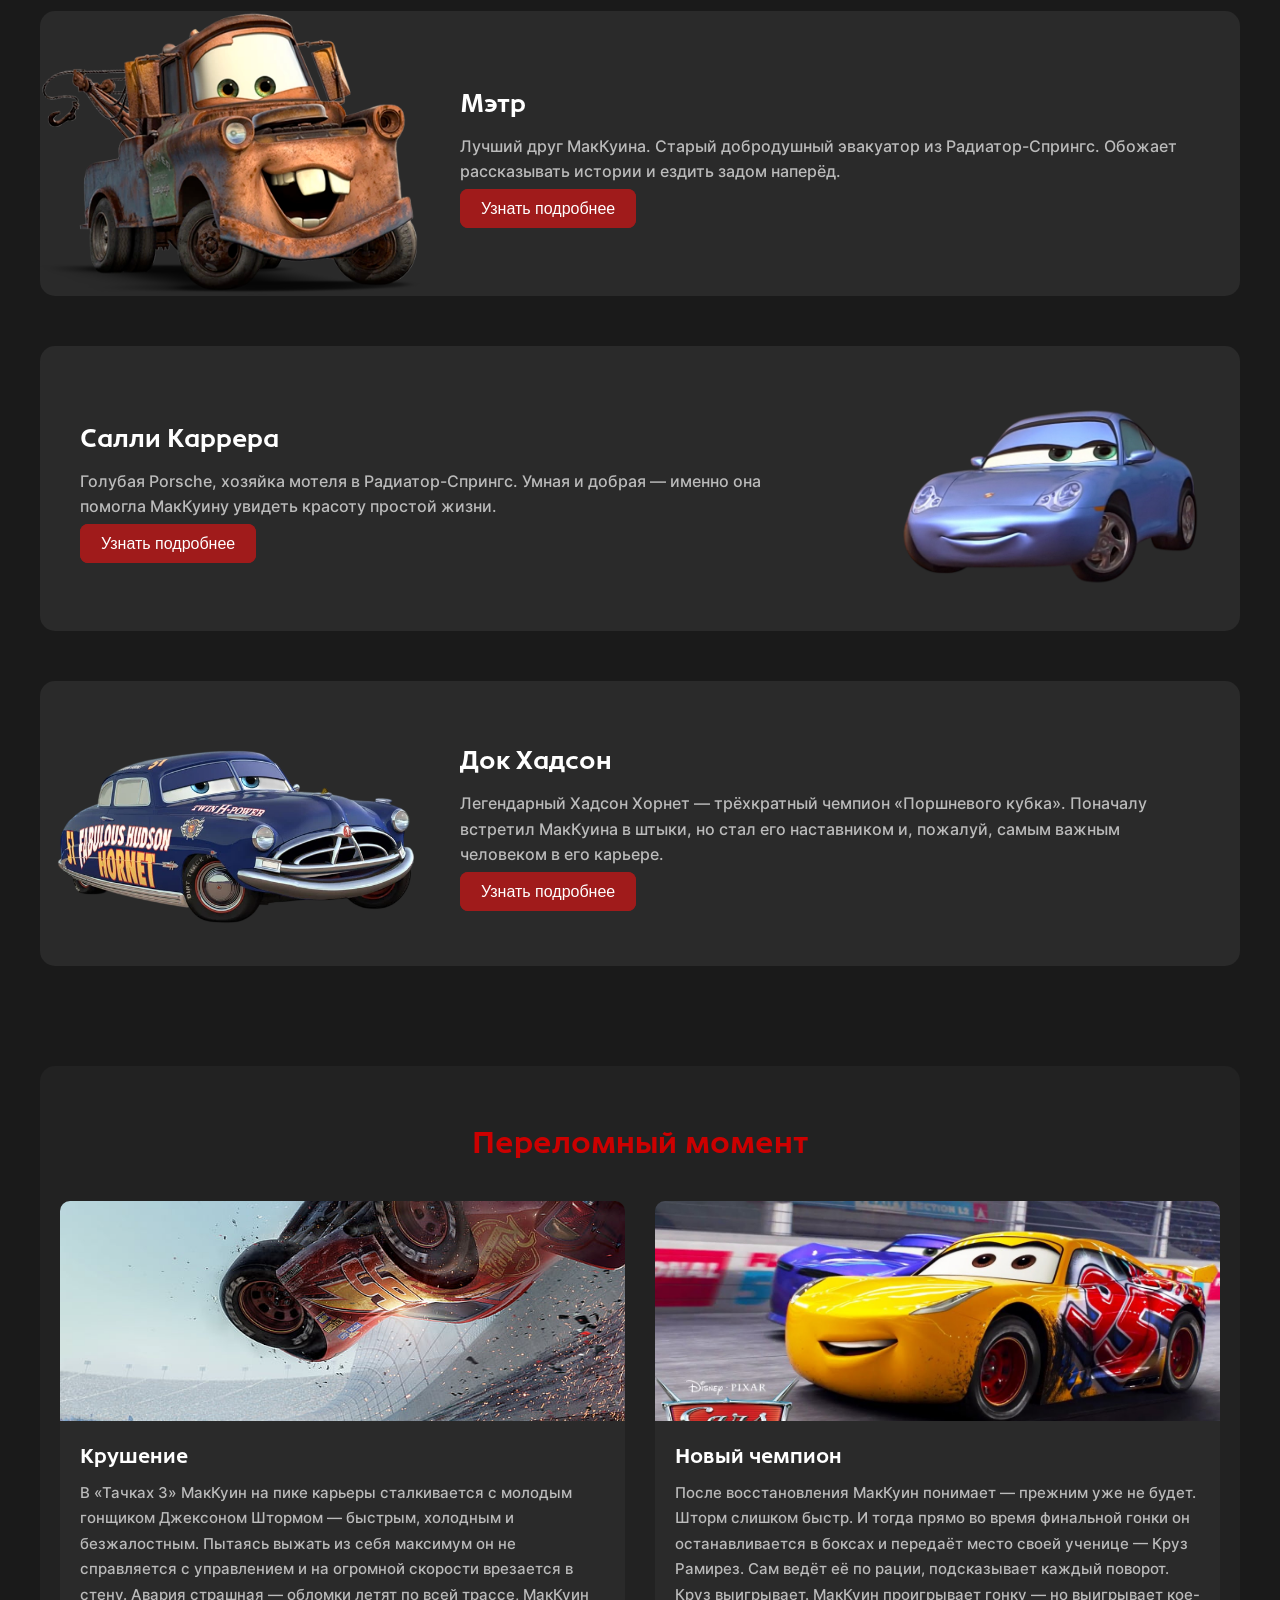
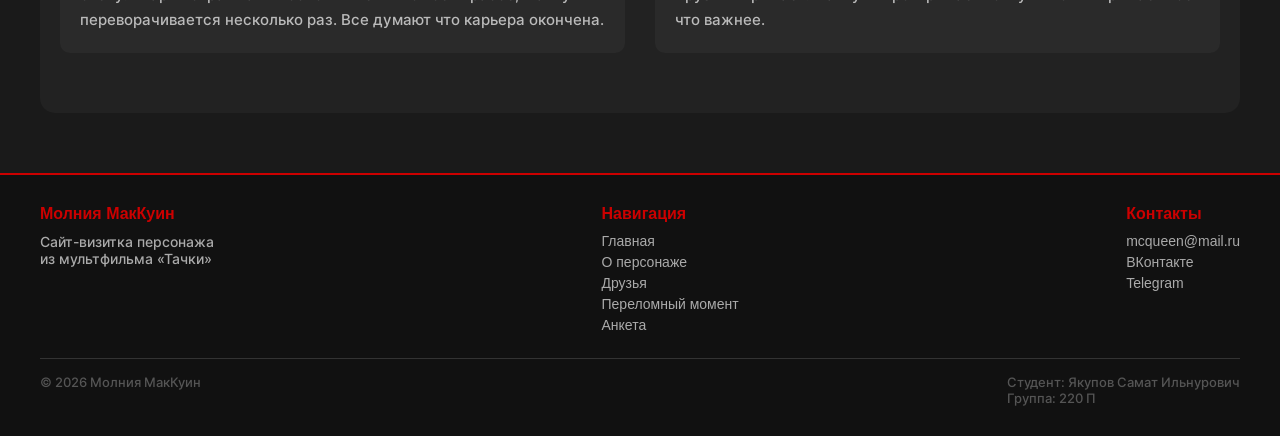
==== commit 36b0a81c: "deleate box-shadow fro main" ====
--- a/index.html
+++ b/index.html
@@ -31,17 +31,24 @@
         </div>
     </header>
 
+
+
+
+
 <main>
     <img class="main-trassa" src="image/ТРАССА-Photoroom.png" alt="">
     <img class="main-car" src="image/image 2 ЗАТ.png" alt="">
+
 <div class="main-text conteiner">
+
     <span class="main-tag">1 ПОБЕДИТЕЛЬ, 42 ЛУЗЕРА</span>
-    <div class="main-shadow">Я — СКОРОСТЬ</div>
+    <!-- <div class="main-shadow">Я — СКОРОСТЬ</div> -->
     <div class="main-title-wrap">
         <h1>Я — <span>СКОРОСТЬ</span></h1>
         <div class="main-line"></div>
     </div>
     <p>7-КРАТНЫЙ ЧЕМПИОН КУБКА ПОРШНЯ</p>
+
 </div>
 </main>
 
@@ -59,6 +66,7 @@
             <div class="about-quote">
                 «Я — уникальный сплав скорости и аэродинамики! Мастер спорта! Звезда автогонок!»
             </div>
+            
         </div>
     </div>
 </div>
@@ -69,7 +77,7 @@
         <div class="promo">
             <img src="image/Mater.png" alt="">
             <div class="promo-text">
-                <h3>Мэтр</h3>
+                 <h3>Мэтр</h3>
                 <p>Лучший друг МакКуина. Старый добродушный эвакуатор из Радиатор-Спрингс.
                     Обожает рассказывать истории и ездить задом наперёд.</p>
                 <a href="#" class="btn">Узнать подробнее</a>
@@ -107,6 +115,7 @@
  
             <div class="moment-card">
                 <img src="image/krushenie.jpg" alt="авария МакКуина">
+
                 <div class="moment-text">
                     <h3>Крушение</h3>
                     <p>В «Тачках 3» МакКуин на пике карьеры сталкивается с молодым гонщиком Джексоном Штормом —
@@ -117,7 +126,9 @@
             </div>
  
             <div class="moment-card">
+
                 <img src="image/cruz.jpg" alt="Круза Рамирез">
+
                 <div class="moment-text">
                     <h3>Новый чемпион</h3>
                     <p>После восстановления МакКуин понимает — прежним уже не будет. Шторм слишком быстр.
@@ -129,6 +140,11 @@
  
         </div>
     </div>
+
+
+
+
+
 
 
     <footer>
@@ -162,6 +178,12 @@
         </div>
     </footer>
 
+
+
+
+
+
+
 </body>
 
 </html>
--- a/css/style.css
+++ b/css/style.css
@@ -167,20 +167,6 @@
     text-transform: uppercase;
 }
 
-.main-shadow {
-    position: absolute;
-    top: 52px;
-    left: 14px;
-    font-size: 98px;
-    font-weight: 900;
-    font-style: italic;
-    font-family: 'MQueen', Arial, sans-serif;
-    color: rgba(255, 255, 255, 0.05);
-    white-space: nowrap;
-    pointer-events: none;
-    line-height: 0.9;
-    z-index: 1;
-}
 
 .main-title-wrap {
     display: inline-flex;
@@ -245,6 +231,7 @@
     display: flex;
     gap: 40px;
     align-items: stretch;
+
     flex-wrap: wrap;
 }
 
@@ -262,6 +249,7 @@
     min-width: 350px;
     background-color: #2a2a2a;
     border-radius: 18px;
+
     padding: 30px;
     border: 1px solid #333;
     display: flex;
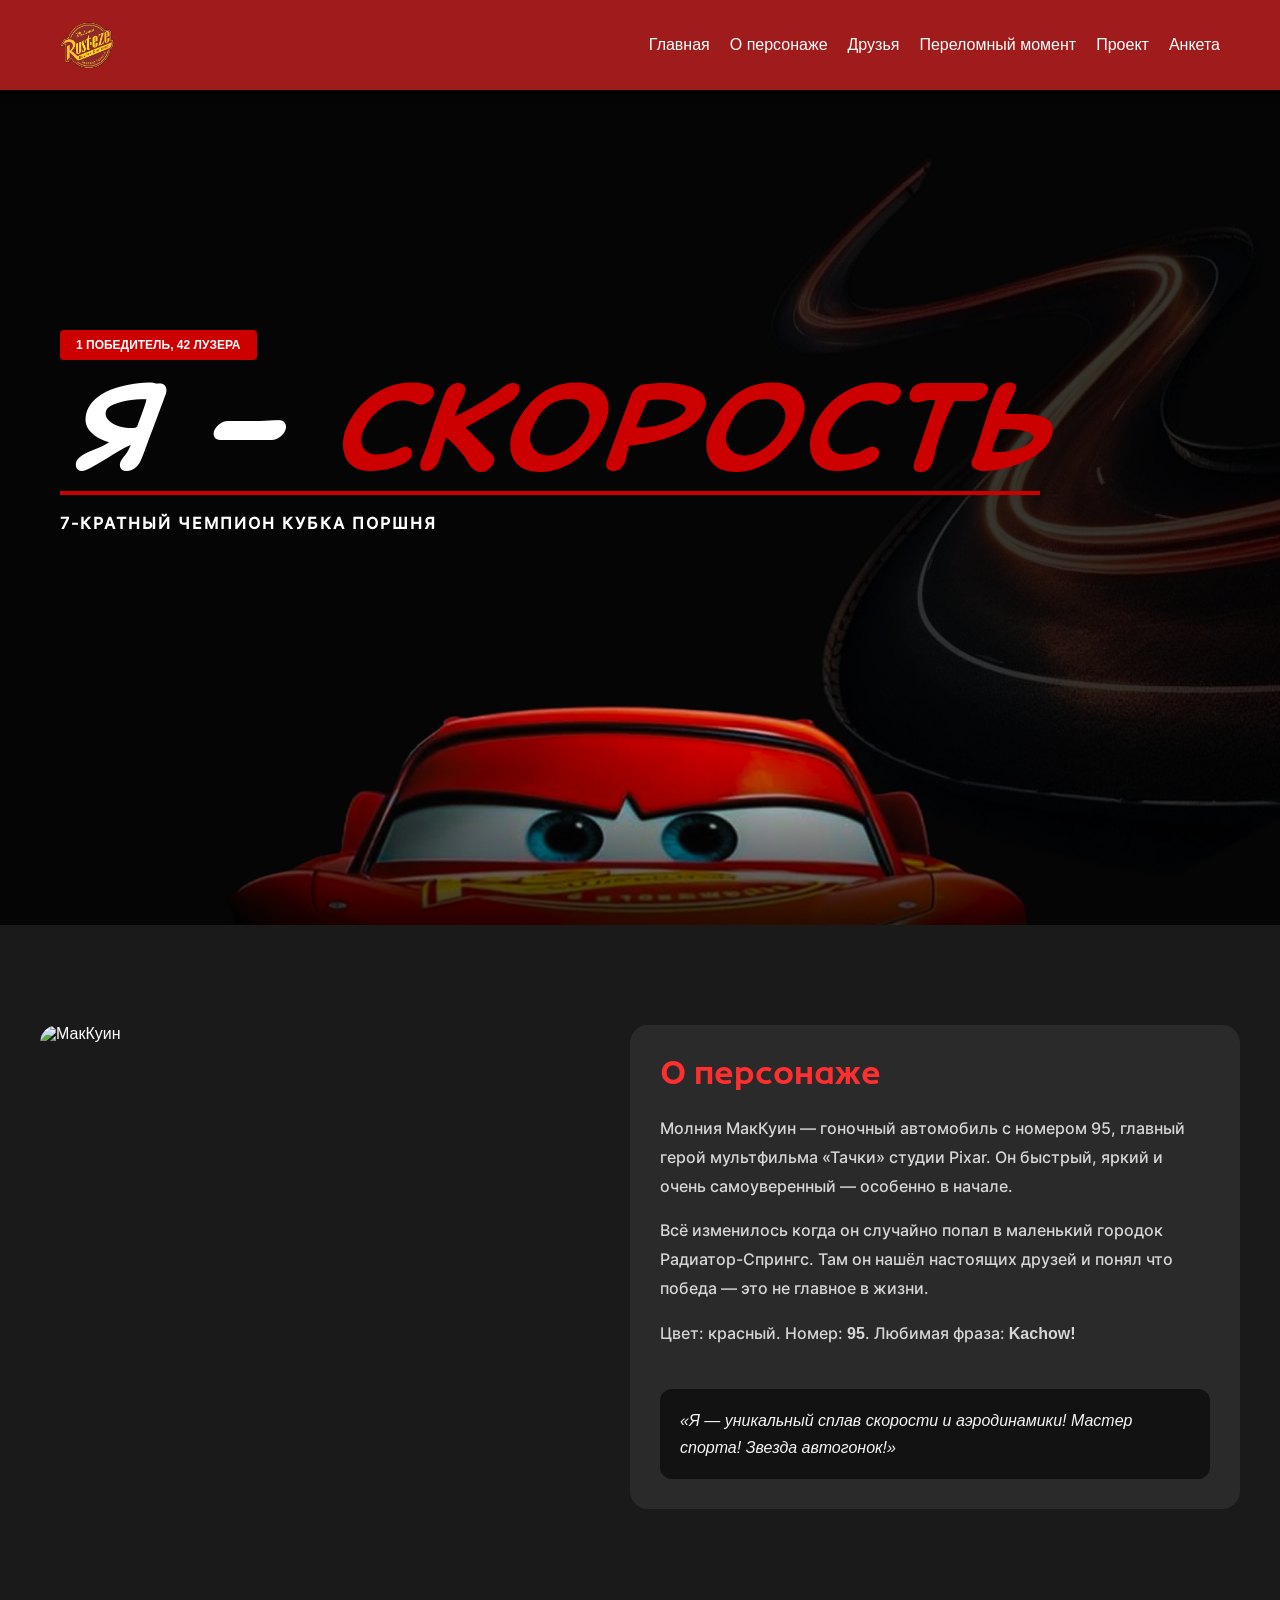
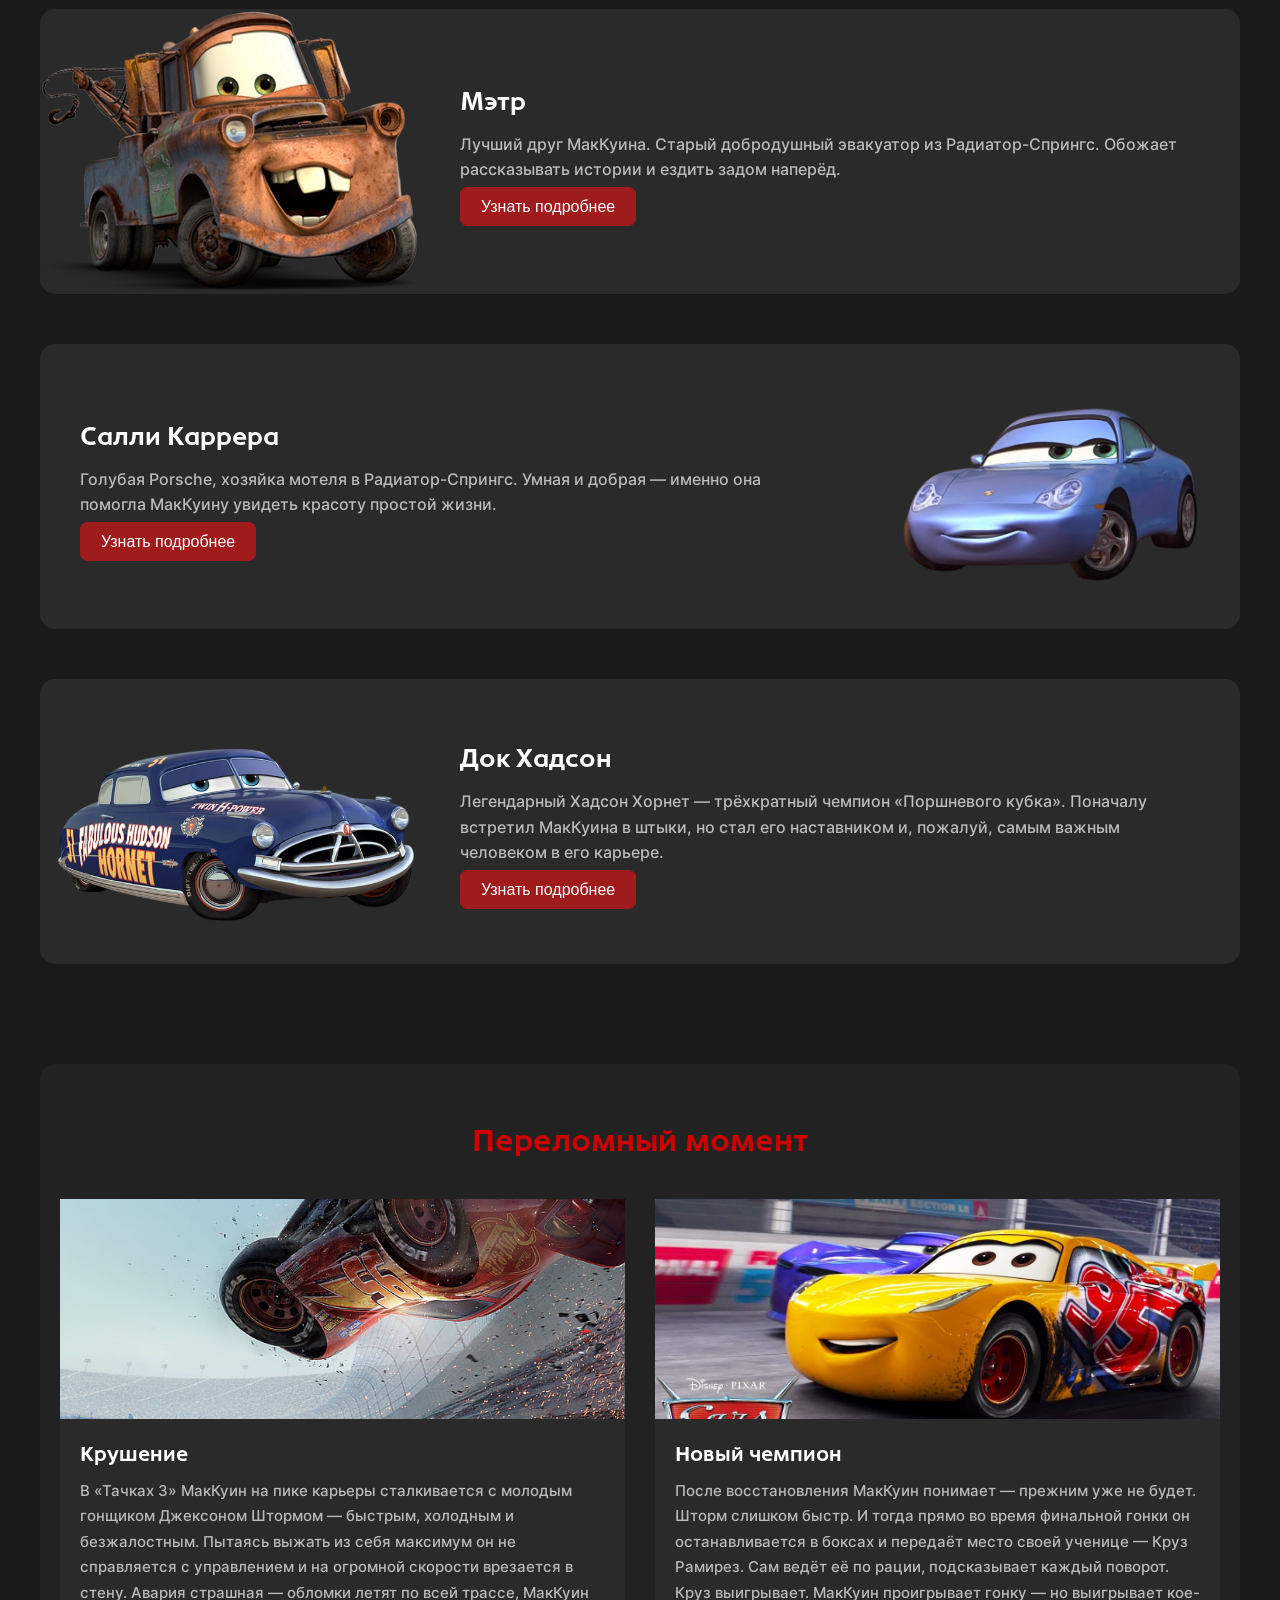
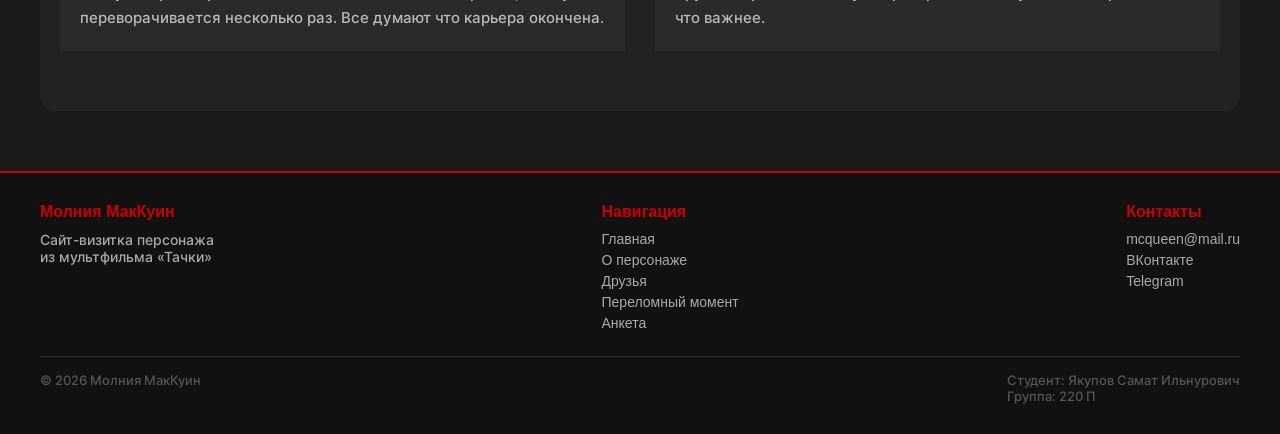
==== commit 25395c30: "last commit (надеюсь)" ====
--- a/index.html
+++ b/index.html
@@ -68,6 +68,7 @@
             </div>
             
         </div>
+
     </div>
 </div>
 
--- a/css/style.css
+++ b/css/style.css
@@ -113,13 +113,16 @@
     width: 100%;
 }
 
+
+
 main {
+    position: relative;
     margin-top: 70px;
     min-height: 95vh;
-    position: relative;
     overflow: hidden;
     background-color: #050505;
 }
+
 
 .main-trassa {
     position: absolute;
@@ -127,94 +130,89 @@
     right: 0;
     height: 100%;
     max-width: 55%;
-    width: auto;
     object-fit: cover;
     opacity: 0.7;
 }
 
+
 .main-text {
     position: absolute;
-    top: 0;
+    top: 260px;
     left: 0;
-    width: 100%;
-    height: 100%;
-    z-index: 2;
-}
-
-.main-text.conteiner {
-    position: absolute;
-    top: 260px;
-    left: 50%;
-    transform: translateX(-50%);
+    right: 0;
+    margin: 0 auto;
+
+    padding: 0 20px;
     display: flex;
     flex-direction: column;
     align-items: flex-start;
-    width: 1200px;
-    padding: 0 20px;
-}
+    z-index: 2;
+}
+
 
 .main-tag {
     position: relative;
     z-index: 3;
-    display: inline-block;
+    padding: 8px 16px;
+    margin-bottom: 16px;
     background-color: #cc0000;
     color: white;
     font-size: 12px;
     font-weight: 700;
-    padding: 8px 16px;
-    margin-bottom: 16px;
     border-radius: 4px;
     text-transform: uppercase;
 }
 
 
 .main-title-wrap {
-    display: inline-flex;
     flex-direction: column;
     align-items: flex-start;
     position: relative;
     z-index: 3;
-    width: fit-content;
-}
+}
+
 
 .main-text h1 {
-
+    margin: 0 0 10px;
+    font-family: 'MQueen', Arial, sans-serif;
     font-size: 110px;
-    color: white;
-    line-height: 0.95;
-    margin: 0 0 10px;
     font-weight: 900;
     font-style: italic;
+    line-height: 0.95;
+    color: white;
     white-space: nowrap;
-    position: relative;
-    font-family: 'MQueen', Arial, sans-serif;
-}
+}
+
 
 .main-text h1 span {
         font-family: 'MQueen', Arial, sans-serif;
     color: #cc0000;
 }
 
+
 .main-line {
     width: 100%;
     height: 4px;
+    margin-bottom: 18px;
     background-color: #cc0000;
-    margin-bottom: 18px;
-}
+}
+
 
 .main-text p {
     font-size: 16px;
-    color: white;
     font-weight: 700;
+    color: white;
     letter-spacing: 2px;
-
-}
+}
+
 
 .main-car {
     position: absolute;
     bottom: -18px;
-    left: 50%;
-    transform: translateX(-50%);
+
+    left: 0;
+    right: 0;
+    margin: 0 auto;
     width: 80%;
     z-index: 1;
 }
@@ -232,26 +230,26 @@
     gap: 40px;
     align-items: stretch;
 
-    flex-wrap: wrap;
+
 }
 
 .about-flex img {
     flex: 1;
-    min-width: 350px;
+    width: 350px;
     height: auto;
     object-fit: cover;
-    border-radius: 16px;
+    border-radius: 18px;
 
 }
 
 .about-content {
     flex: 1;
-    min-width: 350px;
+    width: 350px;
     background-color: #2a2a2a;
     border-radius: 18px;
 
     padding: 30px;
-    border: 1px solid #333;
+
     display: flex;
     flex-direction: column;
     justify-content: center;
@@ -281,6 +279,14 @@
     background-color: #121212;
     border-radius: 12px;
 }
+
+
+
+
+
+
+
+
 #promo {
     scroll-margin-top: 100px;
 }
@@ -298,7 +304,7 @@
     align-items: center;
 
     border-radius: 15px;
-    overflow: hidden;
+
     background-color: #2a2a2a;
 }
 
@@ -342,6 +348,10 @@
 .promo--reverse {
     flex-direction: row-reverse;
 }
+
+
+
+
 
 
 
@@ -378,8 +388,8 @@
 .moment-card {
     flex: 1;
     background-color: #2a2a2a;
-    border-radius: 10px;
-    overflow: hidden;
+
+
 }
  
 .moment-card:hover {
@@ -390,6 +400,7 @@
     width: 100%;
     height: 220px;
     object-fit: cover;
+
 }
  
 .moment-text {
@@ -444,7 +455,6 @@
     margin: 0 auto;
     display: flex;
     justify-content: space-between;
-    flex-wrap: wrap;
     gap: 20px;
 }
 
